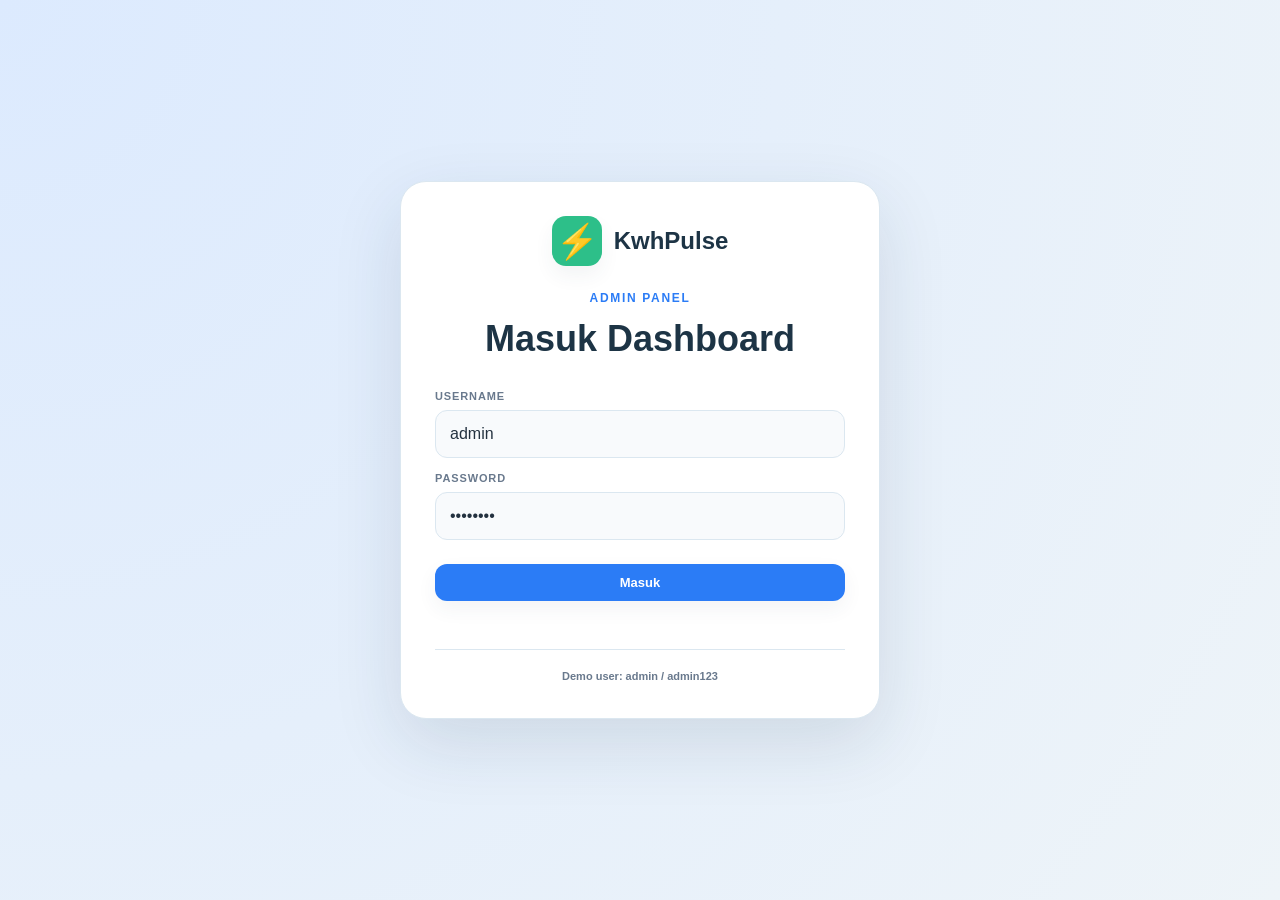
==== dashboard.html @ 7db3bdb1 "Initial KwhPulse website" ====
<!doctype html>
<html lang="id">
<head>
  <meta charset="UTF-8" />
  <meta name="viewport" content="width=device-width, initial-scale=1.0" />
  <title>Dashboard Listrik - Pulsa KWH</title>
  <link rel="stylesheet" href="styles.css" />
</head>
<body>
  <div class="app-shell">
    <aside class="sidebar">
      <div class="brand">
        <span class="brand-icon">⚡</span>
        <span class="brand-text">KwhPulse</span>
      </div>

      <div class="sidebar-menu">
        <div class="menu-label">Menu</div>
        <a class="menu-item active" href="dashboard.html">
          <span class="menu-icon">▦</span>
          <span>Dashboard</span>
        </a>
        <a class="menu-item" href="rekapan.html">
          <span class="menu-icon">☰</span>
          <span>Rekapan</span>
        </a>
        <a class="menu-item" href="tarif.html">
          <span class="menu-icon">◌</span>
          <span>Tarif</span>
        </a>
      </div>

      <div class="sidebar-card">
        <span class="sidebar-card-label">Periode</span>
        <span class="sidebar-card-date" id="sidebarMonth">September 2026</span>
      </div>
      <button class="secondary-button logout-button" id="logoutButton" type="button">Keluar</button>
    </aside>

    <main class="main-content">
      <section class="topbar">
        <div class="topbar-title">
          <span class="today-label" id="todayDisplay">Hari ini, 10 Sep 2026</span>
        </div>
        <div class="topbar-actions">
          <button class="icon-button" id="themeToggle">☼</button>
        </div>
      </section>

      <section class="page-head">
        <div>
          <span class="section-kicker">Sistem Monitoring Listrik</span>
          <h1>Pengeluaran Listrik</h1>
        </div>
        <div class="page-actions">
          <button class="secondary-button" id="resetButton">Reset Data</button>
        </div>
      </section>

      <section class="summary-grid">
        <article class="summary-card summary-card-primary">
          <div class="summary-card-top">
            <span class="summary-label">Sisa Pulsa</span>
            <span class="summary-icon green">●</span>
          </div>
          <div class="summary-value" id="summaryRemaining">0 kWh</div>
          <div class="summary-foot">
            <span class="summary-foot-label">saldo saat ini</span>
            <span class="summary-foot-trend up" id="remainingTrend">+0%</span>
          </div>
          <div class="summary-remaining-value" id="remainingRupiah">Rp 0 tersisa</div>
        </article>

        <article class="summary-card">
          <div class="summary-card-top">
            <span class="summary-label">Total Pemakaian Hari Ini</span>
            <span class="summary-icon orange">◆</span>
          </div>
          <div class="summary-period" id="summaryTodayDate">Kamis, 10 September 2026</div>
          <div class="summary-value" id="summaryTodayUsage">0 kWh</div>
          <div class="summary-foot">
            <span class="summary-foot-label">total biaya hari ini</span>
            <span class="summary-foot-trend" id="todayCost">Rp 0</span>
          </div>
        </article>

        <article class="summary-card">
          <div class="summary-card-top">
            <span class="summary-label">Rata-rata Tingkat</span>
            <span class="summary-icon blue">◍</span>
          </div>
          <div class="summary-value" id="summaryDailyAvg">0 kWh</div>
          <div class="summary-foot">
            <span class="summary-foot-label">rata-rata per hari</span>
            <span class="summary-foot-trend up" id="dailyStatus">●</span>
          </div>
        </article>

        <article class="summary-card">
          <div class="summary-card-top">
            <span class="summary-label">Estimasi Bulan Ini</span>
            <span class="summary-icon violet">✦</span>
          </div>
          <div class="summary-period" id="summaryCurrentMonth">September 2026</div>
          <div class="summary-value" id="summaryMonthlyCost">Rp 0</div>
          <div class="summary-foot">
            <span class="summary-foot-label" id="summaryMonthlyKwh">0 kWh</span>
            <span class="summary-foot-trend up" id="monthlyStatus">proyeksi</span>
          </div>
        </article>
      </section>

      <section class="main-grid">
        <section class="panel lg-panel">
          <div class="panel-head">
            <div>
              <span class="panel-label">Parameter dasar</span>
              <h2>Tarif & Estimasi</h2>
            </div>
            <button class="icon-button small-icon" id="saveSettings">✓</button>
          </div>

          <div class="settings-form">
            <div class="field-group">
              <label for="tariffInput">Tarif KWH (Rp)</label>
              <input type="number" id="tariffInput" value="1444" min="0" />
            </div>
            <div class="field-group">
              <label for="monthDaysInput">Jumlah Hari Bulan</label>
              <input type="number" id="monthDaysInput" value="30" min="1" />
            </div>
          </div>

          <div class="mini-card-wrap">
            <div class="mini-card">
              <span class="mini-label">KWH per bulan</span>
              <span class="mini-value" id="monthlyKwhEstimate">240 kWh</span>
            </div>
            <div class="mini-card">
              <span class="mini-label">Biaya per bulan</span>
              <span class="mini-value" id="monthlyCostEstimate">Rp 346.560</span>
            </div>
          </div>
        </section>

        <section class="panel">
          <div class="panel-head">
            <div>
              <span class="panel-label">Rangkuman</span>
              <h2>Estimasi</h2>
            </div>
          </div>
          <div class="estimate-card">
            <div class="estimate-main">
              <span class="estimate-kwh" id="estimateKwh">240 kWh</span>
              <span class="estimate-type">estimasi per bulan</span>
            </div>
            <div class="estimate-bars" id="estimateBars">
              <span style="height:40%"></span>
              <span style="height:55%"></span>
              <span style="height:72%"></span>
              <span style="height:62%"></span>
              <span style="height:80%"></span>
              <span style="height:58%"></span>
              <span style="height:68%"></span>
            </div>
          </div>
          <div class="estimate-detail">
            <span class="estimate-detail-label">Biaya estimasi</span>
            <span class="estimate-detail-value" id="estimateCost">Rp 346.560</span>
          </div>
          <div class="estimate-detail annual-estimate-detail">
            <span class="estimate-detail-label">Estimasi KWH tahunan</span>
            <span class="estimate-detail-value" id="estimateAnnualKwh">2.880 kWh</span>
          </div>
          <div class="estimate-detail">
            <span class="estimate-detail-label">Estimasi biaya tahunan</span>
            <span class="estimate-detail-value" id="estimateAnnualCost">Rp 4.158.720</span>
          </div>
        </section>
      </section>

      <section class="main-grid forms-grid">
        <section class="panel">
          <div class="panel-head">
            <div>
              <span class="panel-label">Pulsa KWH</span>
              <h2>Top Up</h2>
            </div>
          </div>
          <form class="input-form" id="topupForm">
            <div class="field-group">
              <label for="topupDate">Tanggal</label>
              <input type="date" id="topupDate" required />
            </div>
            <div class="field-group">
              <label for="topupTime">Jam (otomatis)</label>
              <input type="time" id="topupTime" readonly aria-readonly="true" />
            </div>
            <div class="field-group">
              <label for="topupKwh">Jumlah Top Up KWH</label>
              <input type="number" id="topupKwh" min="1" required />
            </div>
            <button type="submit" class="primary-button form-button">Tambah Top Up</button>
          </form>
        </section>

        <section class="panel">
          <div class="panel-head">
            <div>
              <span class="panel-label">Pemakaian KWH</span>
              <h2>Input Sisa KWH</h2>
            </div>
          </div>
          <form class="input-form" id="usageForm">
            <div class="field-group">
              <label for="usageDate">Tanggal</label>
              <input type="date" id="usageDate" required />
            </div>
            <div class="field-group">
              <label for="usageTime">Jam (otomatis)</label>
              <input type="time" id="usageTime" readonly aria-readonly="true" />
            </div>
            <div class="field-group">
              <label for="remainingKwh">Sisa KWH</label>
              <input type="number" id="remainingKwh" min="0" required />
            </div>
            <button type="submit" class="primary-button form-button">Hitung Pemakaian</button>
          </form>
        </section>
      </section>

      <section class="main-grid bottom-grid">
        <section class="panel history-panel">
          <div class="panel-head">
            <div>
              <span class="panel-label">Histori Transaksi</span>
              <h2>Rekapan</h2>
            </div>
            <button class="secondary-button small-button" id="clearHistory">Hapus Histori</button>
          </div>
          <div class="history-list" id="historyList"></div>
        </section>

        <section class="panel monthly-panel">
          <div class="panel-head">
            <div>
              <span class="panel-label">Ringkasan Bulanan</span>
              <h2>Rekap Bulan</h2>
            </div>
          </div>
          <div class="monthly-summary" id="monthlySummary"></div>
        </section>
      </section>
    </main>
  </div>

  <script src="script.js?v=9"></script>
</body>
</html>
---- styles.css ----
* {
  box-sizing: border-box;
  -webkit-font-smoothing: antialiased;
}

:root {
  --body-bg: #eef4f8;
  --app-bg: #f8fafc;
  --panel-bg: #ffffff;
  --panel-soft: #eef6f8;
  --text: #23313f;
  --muted: #69798d;
  --muted-light: #97a5b9;
  --heading: #1d3445;
  --blue: #2b7cf6;
  --blue-dark: #174a8f;
  --blue-soft: #dceafe;
  --green: #2dbf89;
  --green-soft: #ddfbed;
  --orange: #ffb74d;
  --orange-soft: #ffeedd;
  --red: #f05a61;
  --red-soft: #ffecef;
  --violet: #826cfd;
  --violet-soft: #eceaff;
  --line: #dbe7f0;
  --shadow: rgba(24, 50, 70, 0.12);
  --shadow-soft: rgba(52, 67, 84, 0.06);
  --font: "Inter", "Segoe UI", "Roboto", Arial, sans-serif;
}

body {
  margin: 0;
  background: var(--body-bg);
  color: var(--text);
  font-family: var(--font);
}

.login-body {
  min-height: 100vh;
  display: flex;
  align-items: center;
  justify-content: center;
  background: radial-gradient(circle at top left, var(--blue-soft), var(--body-bg));
}

body.dark {

  --body-bg: #11202a;
  --app-bg: #142a36;
  --panel-bg: #18334a;
  --panel-soft: #203d50;
  --text: #cbe6ef;
  --muted: #9ab0be;
  --muted-light: #7893a8;
  --heading: #dcecff;
  --line: #304b63;
  --shadow: rgba(0, 0, 0, 0.25);
  --shadow-soft: rgba(0, 0, 0, 0.24);
}

.app-shell {
  min-height: 100vh;
  display: flex;
  background: var(--body-bg);
}

.sidebar {
  width: 280px;
  background: var(--app-bg);
  border-right: 1px solid var(--line);
  padding: 30px 24px;
  display: flex;
  flex-direction: column;
  gap: 34px;
}

.brand {
  display: flex;
  align-items: center;
  gap: 12px;
}

.brand-icon {
  width: 44px;
  height: 44px;
  border-radius: 14px;
  background: var(--green);
  color: #fff;
  display: flex;
  align-items: center;
  justify-content: center;
  font-size: 30px;
  box-shadow: 0 10px 20px var(--shadow-soft);
}

.brand-text {
  font-size: 24px;
  font-weight: 800;
  color: var(--heading);
}

.sidebar-menu {
  display: flex;
  flex-direction: column;
  gap: 14px;
}

.menu-label {
  font-size: 12px;
  color: var(--muted);
  text-transform: uppercase;
  letter-spacing: 0.1em;
  margin-bottom: 8px;
}

.menu-item {
  display: flex;
  align-items: center;
  gap: 12px;
  text-decoration: none;
  color: var(--muted);
  font-weight: 700;
  padding: 12px 14px;
  border-radius: 12px;
  transition: 250ms ease;
}

.menu-item .menu-icon {
  width: 36px;
  height: 36px;
  border-radius: 10px;
  background: var(--panel-soft);
  display: flex;
  align-items: center;
  justify-content: center;
}

.menu-item.active,
.menu-item:hover {
  color: var(--blue);
  background: var(--blue-soft);
}

.sidebar-card {
  margin-top: auto;
  background: var(--panel-bg);
  border: 1px solid var(--line);
  border-radius: 18px;
  padding: 22px 20px;
  box-shadow: 0 12px 30px var(--shadow-soft);
}

.sidebar-card-label {
  display: block;
  color: var(--muted);
  font-size: 11px;
  text-transform: uppercase;
  letter-spacing: 0.12em;
}

.sidebar-card-date {
  display: block;
  color: var(--heading);
  font-size: 22px;
  font-weight: 800;
  margin-top: 8px;
}

.main-content {
  flex: 1;
  padding: 24px 34px;
}

.topbar {
  display: flex;
  align-items: center;
  justify-content: space-between;
}

.today-label {
  color: var(--muted);
  font-size: 14px;
}

.topbar-actions {
  display: flex;
  align-items: center;
  gap: 12px;
}

.icon-button {
  height: 40px;
  min-width: 40px;
  border-radius: 12px;
  border: 1px solid var(--line);
  background: var(--panel-bg);
  color: var(--text);
  font-size: 20px;
  cursor: pointer;
  transition: all 250ms ease;
}

.icon-button:hover,
.secondary-button:hover,
.primary-button:hover {
  transform: translateY(-2px);
}

.primary-button,
.secondary-button {
  border: none;
  border-radius: 12px;
  padding: 11px 20px;
  font-size: 13px;
  font-weight: 800;
  cursor: pointer;
  transition: all 250ms ease;
}

.primary-button {
  background: var(--blue);
  color: #fff;
  box-shadow: 0 8px 20px var(--shadow-soft);
}

.secondary-button {
  background: var(--panel-bg);
  color: var(--blue);
  border: 1px solid var(--line);
}

.small-button {
  padding: 10px 16px;
}

.small-icon {
  font-size: 16px;
}

.page-head {
  display: flex;
  align-items: center;
  justify-content: space-between;
  margin-top: 30px;
}

.section-kicker,
.panel-label {
  color: var(--blue);
  font-size: 12px;
  font-weight: 800;
  letter-spacing: 0.14em;
  text-transform: uppercase;
}

.page-head h1 {
  margin: 12px 0 0 0;
  color: var(--heading);
  font-size: clamp(34px, 4vw, 44px);
}

.page-actions {
  display: flex;
  gap: 12px;
}

.summary-grid {
  display: grid;
  grid-template-columns: repeat(4, minmax(180px, 1fr));
  gap: 16px;
  margin-top: 24px;
}

.summary-grid-3 {
  grid-template-columns: repeat(3, minmax(180px, 1fr));
}

.summary-card {
  background: var(--panel-bg);
  border: 1px solid var(--line);
  border-radius: 20px;
  padding: 22px;
  box-shadow: 0 16px 38px var(--shadow-soft);
}

.summary-card-primary {
  background: linear-gradient(135deg, var(--blue), var(--blue-dark));
  border-color: var(--blue);
}

.summary-card-primary .summary-label,
.summary-card-primary .summary-value,
.summary-card-primary .summary-foot-label,
.summary-card-primary .summary-foot-trend {
  color: #fff;
}

.summary-card-top {
  display: flex;
  align-items: center;
  justify-content: space-between;
}

.summary-label {
  color: var(--muted);
  font-size: 12px;
  font-weight: 700;
}

.summary-icon {
  width: 30px;
  height: 30px;
  border-radius: 50%;
  display: flex;
  align-items: center;
  justify-content: center;
  font-size: 13px;
}

.summary-icon.green {
  background: var(--green-soft);
  color: var(--green);
}

.summary-icon.orange {
  background: var(--orange-soft);
  color: var(--orange);
}

.summary-icon.blue {
  background: var(--blue-soft);
  color: var(--blue);
}

.summary-icon.violet {
  background: var(--violet-soft);
  color: var(--violet);
}

.summary-card-primary .summary-icon {
  background: rgba(255,255,255,0.2);
  color: #fff;
}

.summary-remaining-value {
  color: rgba(255, 255, 255, 0.82);
  font-size: 12px;
  font-weight: 700;
  margin-top: 8px;
  font-variant-numeric: tabular-nums;
  white-space: nowrap;
}

.summary-value {
  color: var(--heading);
  font-size: clamp(28px, 2.6vw, 34px);
  font-weight: 800;
  margin-top: 30px;
  line-height: 1.2;
  font-variant-numeric: tabular-nums;
  white-space: nowrap;
}

.summary-period {
  color: var(--muted);
  font-size: 11px;
  font-weight: 700;
  margin-top: 8px;
}

.summary-foot {
  display: flex;
  justify-content: space-between;
  align-items: center;
  margin-top: 16px;
}

.summary-foot-label {
  color: var(--muted);
  font-size: 11px;
}

.summary-foot-trend {
  color: var(--green);
  font-size: 11px;
  font-weight: 800;
}

.summary-foot-trend.up {
  color: var(--green);
}

.summary-foot-trend.warn {
  color: var(--orange);
}

.main-grid {
  display: grid;
  grid-template-columns: 2fr 1fr;
  gap: 20px;
  margin-top: 20px;
}

.forms-grid {
  grid-template-columns: repeat(2, minmax(280px, 1fr));
}

.panel {
  background: var(--panel-bg);
  border: 1px solid var(--line);
  border-radius: 20px;
  padding: 22px;
  box-shadow: 0 16px 34px var(--shadow-soft);
}

.panel-head {
  display: flex;
  align-items: center;
  justify-content: space-between;
  gap: 20px;
}

.panel-head h2 {
  margin: 8px 0 0 0;
  color: var(--heading);
  font-size: 22px;
}

.lg-panel .panel-head {
  align-items: start;
}

.settings-form {
  margin-top: 26px;
  display: grid;
  grid-template-columns: repeat(3, minmax(150px, 1fr));
  gap: 18px;
}

.field-group {
  display: flex;
  flex-direction: column;
  gap: 8px;
}

.field-group label {
  font-size: 11px;
  font-weight: 800;
  color: var(--muted);
  letter-spacing: 0.08em;
  text-transform: uppercase;
}

.field-group input {
  height: 45px;
  border-radius: 12px;
  border: 1px solid var(--line);
  background: var(--app-bg);
  color: var(--text);
  padding: 0 14px;
  font-size: 16px;
  outline: none;
}

.field-group input:focus {
  border-color: var(--blue);
  box-shadow: 0 0 0 3px var(--blue-soft);
}

.mini-card-wrap {
  display: grid;
  grid-template-columns: repeat(2, minmax(160px, 1fr));
  gap: 14px;
  margin-top: 28px;
}

.mini-card {
  background: var(--app-bg);
  border: 1px solid var(--line);
  border-radius: 16px;
  padding: 16px;
}

.mini-label {
  display: block;
  color: var(--muted);
  font-size: 11px;
  font-weight: 700;
}

.mini-value {
  display: block;
  color: var(--heading);
  font-size: clamp(22px, 2vw, 26px);
  font-weight: 800;
  margin-top: 12px;
  font-variant-numeric: tabular-nums;
  white-space: nowrap;
}

.estimate-card {
  margin-top: 24px;
  background: var(--app-bg);
  border-radius: 16px;
  padding: 20px;
  min-height: 150px;
  display: flex;
  align-items: center;
  justify-content: space-between;
}

.estimate-main {
  flex: 1;
}

.estimate-kwh {
  display: block;
  color: var(--heading);
  font-size: clamp(32px, 3.4vw, 42px);
  font-weight: 800;
  font-variant-numeric: tabular-nums;
  white-space: nowrap;
}

.estimate-type {
  display: block;
  color: var(--muted);
  font-size: 11px;
  margin-top: 8px;
  font-weight: 700;
}

.estimate-bars {
  height: 110px;
  display: flex;
  align-items: end;
  gap: 9px;
}

.estimate-bars span {
  display: inline-block;
  width: 12px;
  background: var(--blue);
  border-radius: 8px 8px 0 0;
  opacity: 0.9;
}

.estimate-bars span:nth-child(2n) {
  background: var(--green);
}

.estimate-detail {
  display: flex;
  justify-content: space-between;
  align-items: center;
  gap: 16px;
  padding-top: 16px;
}

.estimate-detail-label {
  color: var(--muted);
  font-size: 12px;
  font-weight: 700;
}

.estimate-detail-value {
  color: var(--heading);
  font-size: clamp(17px, 1.8vw, 22px);
  font-weight: 800;
  font-variant-numeric: tabular-nums;
  text-align: right;
  white-space: nowrap;
}

.annual-estimate-detail {
  margin-top: 16px;
  padding-top: 16px;
  border-top: 1px solid var(--line);
}

.input-form {
  margin-top: 24px;
  display: flex;
  flex-direction: column;
  gap: 16px;
}

.input-form .field-group input {
  height: 44px;
}

.form-button {
  margin-top: 10px;
  width: 100%;
}

.bottom-grid {
  grid-template-columns: 2fr 1fr;
}

.history-list {
  margin-top: 16px;
  max-height: 360px;
  overflow: auto;
}

.history-item {
  display: flex;
  justify-content: space-between;
  align-items: center;
  gap: 12px;
  padding: 16px 0;
  border-bottom: 1px solid var(--line);
}

.history-item:last-child {
  border-bottom: none;
}

.history-date {
  color: var(--muted);
  font-size: 11px;
}

.history-content {
  flex: 1;
}

.history-title {
  color: var(--heading);
  font-size: 14px;
  font-weight: 800;
}

.history-detail {
  color: var(--muted);
  font-size: 11px;
  margin-top: 4px;
}

.history-kwh {
  font-size: 18px;
  font-weight: 800;
  color: var(--blue);
}

.history-cost {
  font-size: 12px;
  font-weight: 700;
  color: var(--green);
}

.history-type-topup {
  color: var(--green);
}

.history-type-usage {
  color: var(--orange);
}

.monthly-summary {
  margin-top: 20px;
}

.month-entry {
  display: flex;
  align-items: center;
  justify-content: space-between;
  padding: 14px 0;
  border-bottom: 1px solid var(--line);
}

.month-entry:last-child {
  border-bottom: none;
}

.month-entry-left {
  flex: 1;
}

.month-label {
  color: var(--heading);
  font-weight: 800;
}

.month-kwh {
  color: var(--muted);
  font-size: 11px;
  padding-top: 4px;
}

.month-cost {
  color: var(--green);
  font-size: 14px;
  font-weight: 800;
  white-space: nowrap;
}

.table-wrap {
  width: 100%;
  overflow-x: auto;
  margin-top: 20px;
}

.data-table {
  width: 100%;
  border-collapse: collapse;
}

.data-table th {
  background: var(--app-bg);
  color: var(--muted);
  font-size: 11px;
  font-weight: 800;
  text-transform: uppercase;
  letter-spacing: 0.12em;
  padding: 14px 16px;
  border-bottom: 1px solid var(--line);
  text-align: left;
}

.data-table td {
  padding: 16px;
  border-bottom: 1px solid var(--line);
  color: var(--text);
  font-size: 13px;
}

.data-table tr:hover {
  background: var(--panel-soft);
}

.type-tag {
  padding: 6px 10px;
  border-radius: 20px;
  font-size: 11px;
  font-weight: 800;
}

.type-topup {
  background: var(--green-soft);
  color: var(--green);
}

.type-usage {
  background: var(--orange-soft);
  color: var(--orange);
}

.positive-value {
  color: var(--green);
  font-weight: 800;
}

.negative-value {
  color: var(--red);
  font-weight: 800;
}

.chart-card {
  min-height: 260px;
  display: flex;
  align-items: center;
  justify-content: center;
  padding: 16px 0;
}

.chart-bars {
  display: flex;
  align-items: end;
  justify-content: center;
  gap: 16px;
  height: 210px;
}

.bar-group {
  display: flex;
  flex-direction: column;
  align-items: center;
  gap: 10px;
}

.bar-wrap {
  width: 34px;
  height: 150px;
  border-radius: 14px;
  background: var(--panel-soft);
  border: 1px solid var(--line);
  display: flex;
  align-items: end;
  justify-content: center;
  padding: 2px;
}

.bar-value {
  width: 100%;
  display: flex;
  align-items: end;
  justify-content: center;
  background: var(--blue);
  color: #fff;
  border-radius: 10px 10px 4px 4px;
  font-size: 9px;
  font-weight: 700;
  min-height: 16px;
}

.bar-label {
  color: var(--muted);
  font-size: 10px;
  font-weight: 700;
}

.formula-card {
  background: var(--app-bg);
  border-radius: 16px;
  padding: 22px;
  border: 1px solid var(--line);
  margin-top: 20px;
}

.formula-row {
  display: flex;
  align-items: center;
  justify-content: space-between;
  padding: 14px 0;
  border-bottom: 1px solid var(--line);
}

.formula-row:last-child {
  border-bottom: none;
}

.formula-label {
  color: var(--muted);
  font-size: 11px;
  font-weight: 800;
  text-transform: uppercase;
}

.formula-value {
  color: var(--heading);
  font-weight: 800;
  font-size: 16px;
}

.profile-list {
  margin-top: 22px;
}

.profile-row {
  display: flex;
  align-items: center;
  justify-content: space-between;
  padding: 16px 0;
  border-bottom: 1px solid var(--line);
}

.profile-row:last-child {
  border-bottom: none;
}

.profile-label {
  color: var(--muted);
  font-weight: 800;
  font-size: 11px;
  text-transform: uppercase;
}

.profile-value {
  color: var(--heading);
  font-size: 18px;
  font-weight: 800;
}

.full-panel {
  width: 100%;
}

.login-wrapper {
  width: min(480px, calc(100vw - 40px));
}

.login-card {
  background: var(--panel-bg);
  border: 1px solid var(--line);
  border-radius: 26px;
  padding: 34px;
  box-shadow: 0 24px 70px var(--shadow);
}

.login-brand {
  display: flex;
  align-items: center;
  justify-content: center;
  gap: 12px;
}

.login-brand-icon {
  width: 50px;
  height: 50px;
  font-size: 34px;
}

.login-head {
  text-align: center;
  margin-top: 22px;
}

.login-head h1 {
  color: var(--heading);
  font-size: clamp(30px, 3vw, 36px);
  margin-top: 12px;
}

.login-form {
  display: flex;
  flex-direction: column;
  gap: 14px;
  margin-top: 20px;
}

.login-form .field-group input {
  height: 48px;
}

.login-message {
  min-height: 18px;
  color: var(--red);
  font-size: 11px;
  font-weight: 700;
}

.login-demo {
  border-top: 1px solid var(--line);
  margin-top: 16px;
  padding-top: 16px;
  text-align: center;
}

.demo-user {
  color: var(--muted);
  font-size: 11px;
  font-weight: 700;
}

.empty-state {
  padding: 28px 0;
  text-align: center;
  color: var(--muted);
}

@media (max-width: 1100px) {
  .app-shell {
    flex-direction: column;
  }

  .sidebar {
    width: 100%;
    flex-direction: row;
    align-items: center;
    gap: 20px;
    border-right: none;
    border-bottom: 1px solid var(--line);
    padding: 18px 20px;
  }

  .sidebar-menu {
    flex: 1;
    flex-direction: row;
    align-items: center;
    gap: 8px;
  }

  .menu-label {
    display: none;
  }

  .menu-item {
    padding: 8px 10px;
  }

  .sidebar-card,
  .logout-button {
    margin-top: 0;
  }

  .summary-grid,
  .main-grid,
  .forms-grid,
  .bottom-grid,
  .settings-form {
    grid-template-columns: 1fr;
  }

  .main-content {
    padding: 20px;
  }
}

@media (max-width: 700px) {
  .sidebar {
    align-items: stretch;
    flex-direction: column;
    gap: 16px;
    padding: 16px;
  }

  .brand {
    justify-content: center;
  }

  .sidebar-menu {
    width: 100%;
    justify-content: space-between;
  }

  .menu-item {
    flex: 1;
    justify-content: center;
    gap: 6px;
    font-size: 12px;
    padding: 8px 6px;
  }

  .menu-item .menu-icon {
    width: 30px;
    height: 30px;
  }

  .sidebar-card {
    display: none;
  }

  .logout-button {
    width: 100%;
  }

  .main-content {
    padding: 16px;
  }

  .topbar,
  .page-head {
    align-items: flex-start;
    flex-direction: column;
    gap: 16px;
  }

  .topbar-actions,
  .page-actions {
    width: 100%;
  }

  .topbar-actions {
    justify-content: space-between;
  }

  .page-actions .secondary-button {
    width: 100%;
  }

  .page-head h1 {
    font-size: 34px;
    line-height: 1.05;
  }

  .summary-card,
  .panel {
    border-radius: 16px;
    padding: 18px;
  }

  .summary-value {
    font-size: 30px;
    margin-top: 22px;
  }

  .summary-foot {
    gap: 8px;
  }

  .summary-foot-label,
  .summary-foot-trend {
    font-size: 10px;
  }

  .panel-head {
    align-items: flex-start;
  }

  .panel-head h2 {
    font-size: 20px;
  }

  .settings-form,
  .input-form {
    gap: 12px;
  }

  .input-form .form-button,
  .settings-form + .form-button {
    width: 100%;
  }

  .table-wrap {
    overflow-x: auto;
    -webkit-overflow-scrolling: touch;
  }
}
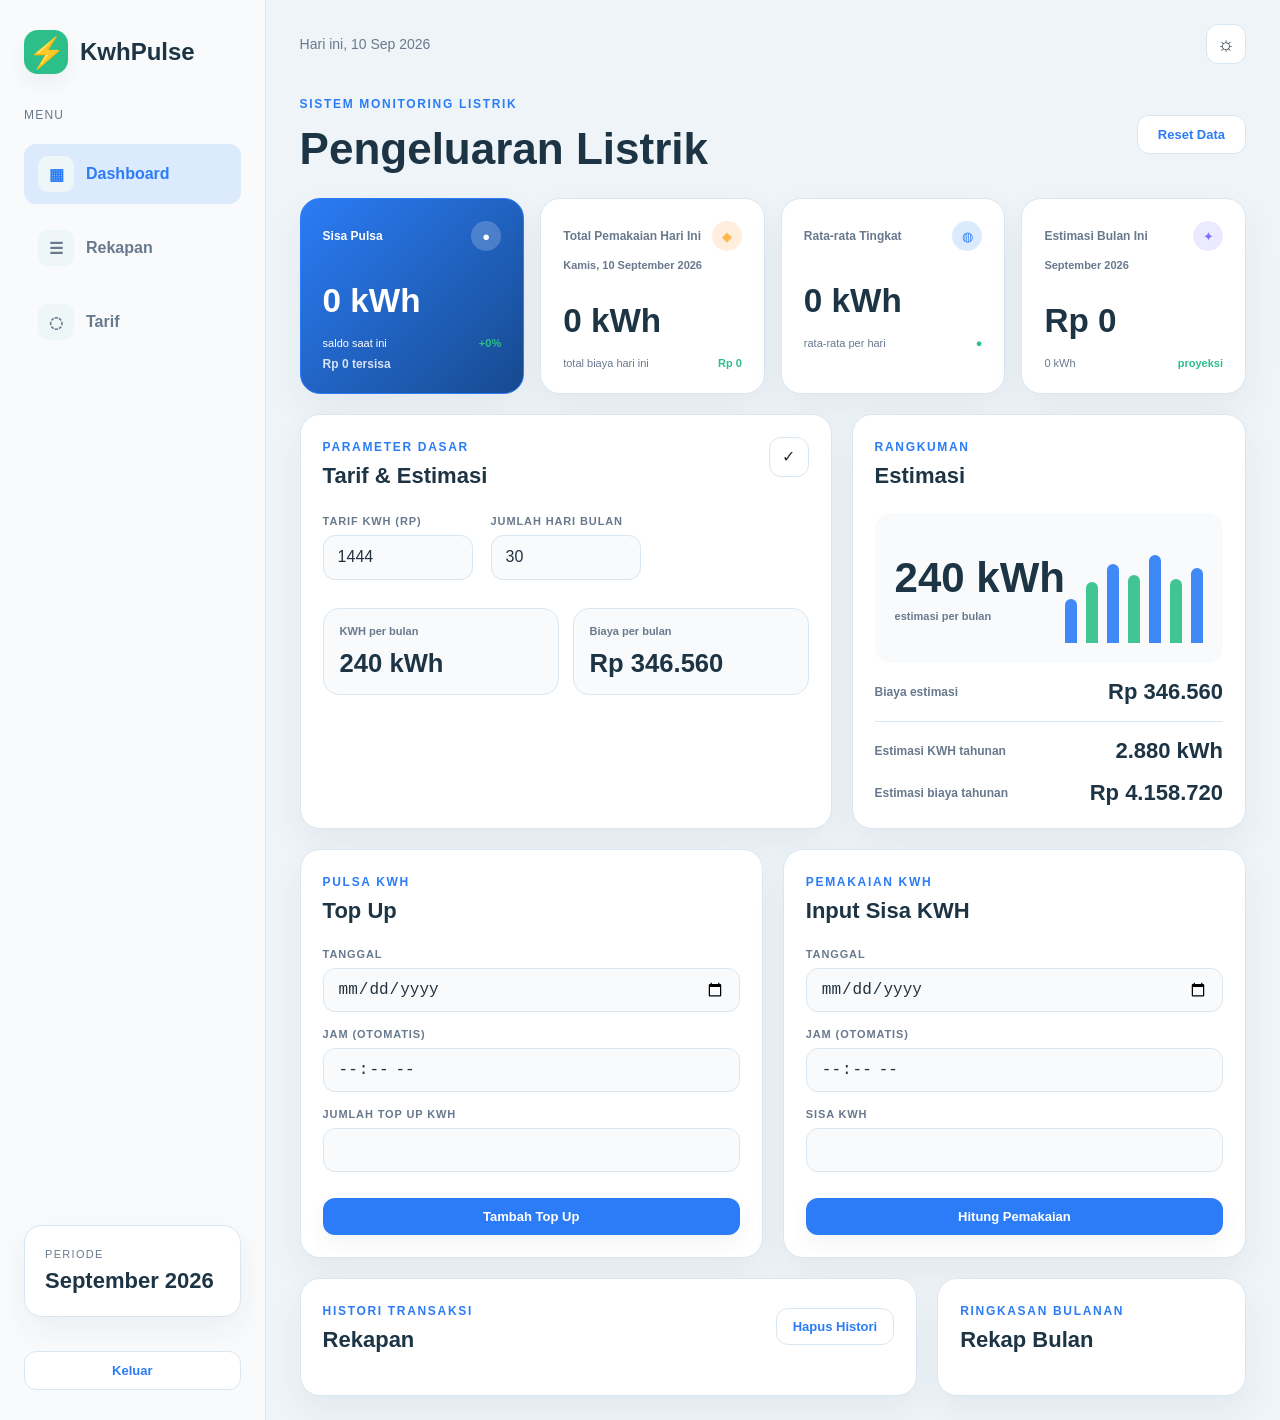
==== commit 2db986c5: "Add backup restore and recap filters" ====
--- a/dashboard.html
+++ b/dashboard.html
@@ -4,6 +4,9 @@
   <meta charset="UTF-8" />
   <meta name="viewport" content="width=device-width, initial-scale=1.0" />
   <title>Dashboard Listrik - Pulsa KWH</title>
+  <meta name="theme-color" content="#2b7cf6" />
+  <link rel="manifest" href="manifest.webmanifest" />
+  <link rel="icon" href="icon.svg" type="image/svg+xml" />
   <link rel="stylesheet" href="styles.css" />
 </head>
 <body>
@@ -255,6 +258,6 @@
     </main>
   </div>
 
-  <script src="script.js?v=9"></script>
+  <script src="script.js?v=11"></script>
 </body>
 </html>
--- a/styles.css
+++ b/styles.css
@@ -263,6 +263,19 @@
 .page-actions {
   display: flex;
   gap: 12px;
+  flex-wrap: wrap;
+}
+
+.period-select {
+  min-height: 42px;
+  border: 1px solid var(--line);
+  border-radius: 10px;
+  background: var(--panel-bg);
+  color: var(--heading);
+  padding: 0 12px;
+  font: inherit;
+  font-size: 13px;
+  font-weight: 700;
 }
 
 .summary-grid {
@@ -925,6 +938,10 @@
   height: 48px;
 }
 
+.install-button[hidden] {
+  display: none;
+}
+
 .login-message {
   min-height: 18px;
   color: var(--red);
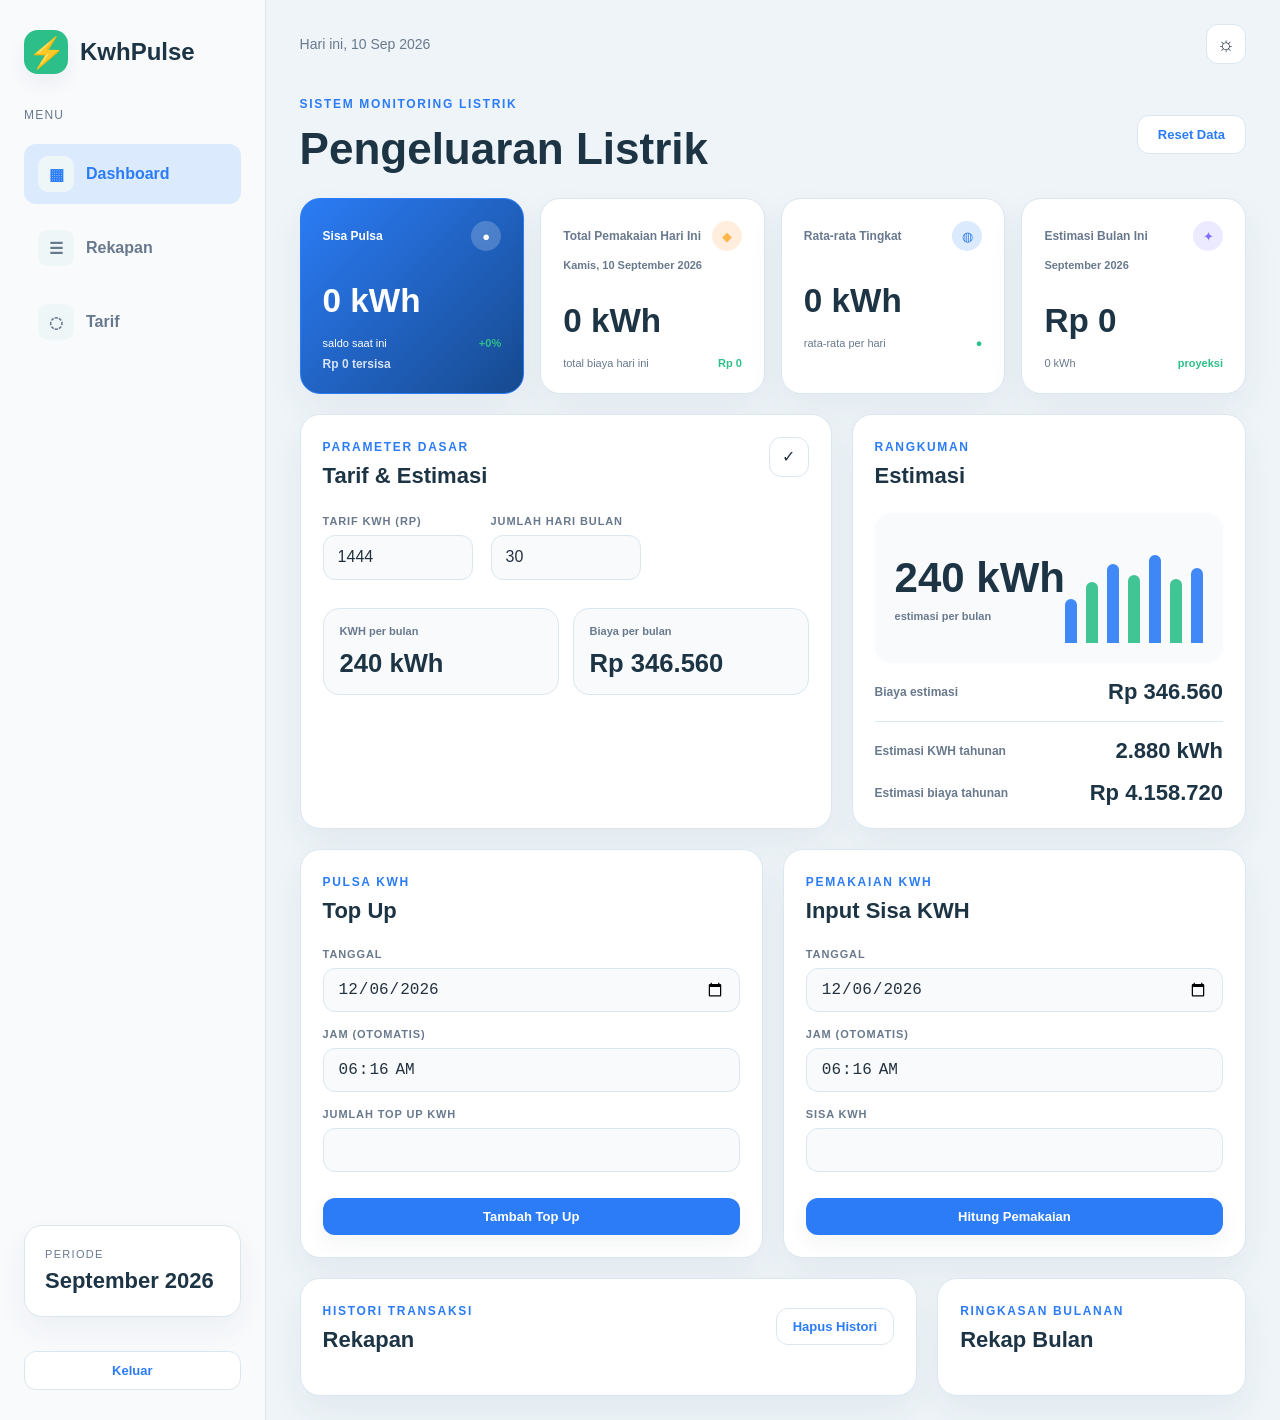
==== commit 2453cd92: "Ensure automatic date and time fields render" ====
--- a/dashboard.html
+++ b/dashboard.html
@@ -258,6 +258,21 @@
     </main>
   </div>
 
-  <script src="script.js?v=11"></script>
+  <script>
+    (() => {
+      const now = new Date();
+      const localDate = [now.getFullYear(), String(now.getMonth() + 1).padStart(2, '0'), String(now.getDate()).padStart(2, '0')].join('-');
+      const localTime = `${String(now.getHours()).padStart(2, '0')}:${String(now.getMinutes()).padStart(2, '0')}`;
+      const topupDate = document.getElementById('topupDate');
+      const usageDate = document.getElementById('usageDate');
+      const topupTime = document.getElementById('topupTime');
+      const usageTime = document.getElementById('usageTime');
+      if (topupDate && !topupDate.value) topupDate.value = localDate;
+      if (usageDate && !usageDate.value) usageDate.value = localDate;
+      if (topupTime && !topupTime.value) topupTime.value = localTime;
+      if (usageTime && !usageTime.value) usageTime.value = localTime;
+    })();
+  </script>
+  <script src="script.js?v=12"></script>
 </body>
 </html>
